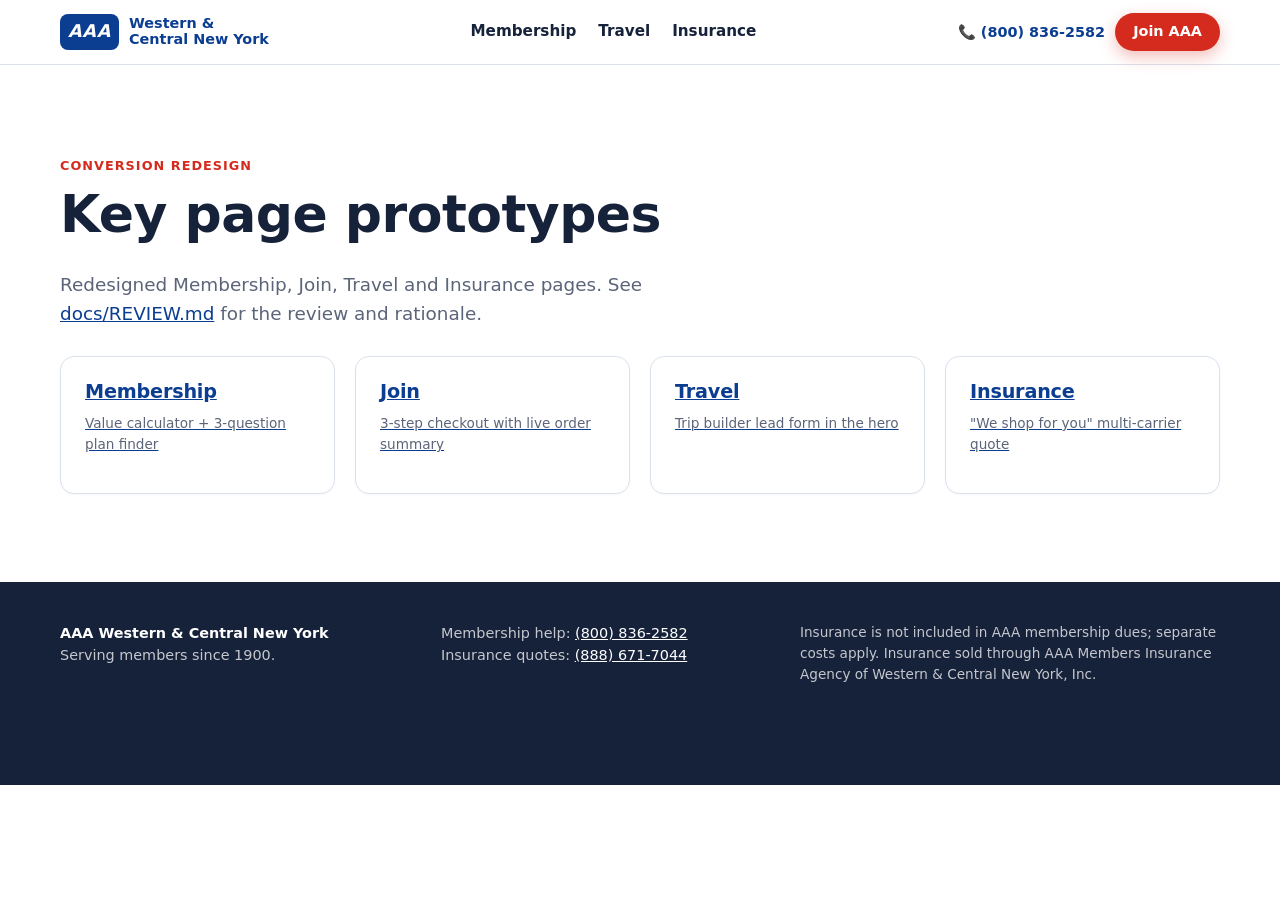
==== index.html @ 3bf93d44 "Add conversion-focused redesigns of Membership, Join, Travel and Insurance pages Membership: breakdo" ====
<!doctype html>
<html lang="en">
<head>
  <meta charset="utf-8">
  <meta name="viewport" content="width=device-width, initial-scale=1">
  <title>AAA WCNY Conversion Redesign</title>
  <link rel="stylesheet" href="assets/styles.css">
</head>
<body>
  <script src="assets/app.js"></script>
  <script>AAA.mountChrome("");</script>
  <section class="section">
    <div class="container">
      <span class="eyebrow">Conversion redesign</span>
      <h1>Key page prototypes</h1>
      <p class="lead">Redesigned Membership, Join, Travel and Insurance pages. See <a href="docs/REVIEW.md">docs/REVIEW.md</a> for the review and rationale.</p>
      <div class="grid grid-4" style="margin-top:28px">
        <a class="card" href="membership.html"><h3>Membership</h3><p class="muted small">Value calculator + 3-question plan finder</p></a>
        <a class="card" href="join.html"><h3>Join</h3><p class="muted small">3-step checkout with live order summary</p></a>
        <a class="card" href="travel.html"><h3>Travel</h3><p class="muted small">Trip builder lead form in the hero</p></a>
        <a class="card" href="insurance.html"><h3>Insurance</h3><p class="muted small">"We shop for you" multi-carrier quote</p></a>
      </div>
    </div>
  </section>
</body>
</html>
---- assets/styles.css ----
/* Shared styles for the conversion-focused redesign pages. */
:root {
  --blue: #0b3d91;
  --blue-dark: #072a66;
  --blue-light: #e8eefb;
  --red: #d52b1e;
  --red-dark: #a91f15;
  --ink: #16213a;
  --muted: #5b6478;
  --line: #dbe1ec;
  --bg: #ffffff;
  --bg-alt: #f5f7fb;
  --green: #127a3e;
  --green-light: #e5f5ec;
  --gold: #f4b400;
  --radius: 14px;
  --shadow: 0 10px 30px rgba(11, 61, 145, 0.12);
  --font: "Inter", system-ui, -apple-system, "Segoe UI", Roboto, Arial, sans-serif;
}

* { box-sizing: border-box; }
html { scroll-behavior: smooth; }
body {
  margin: 0;
  font-family: var(--font);
  color: var(--ink);
  background: var(--bg);
  line-height: 1.55;
  -webkit-font-smoothing: antialiased;
}
img { max-width: 100%; display: block; }
a { color: var(--blue); }
h1, h2, h3, h4 { line-height: 1.15; margin: 0 0 .5em; letter-spacing: -0.01em; }
h1 { font-size: clamp(2rem, 4.5vw, 3.25rem); font-weight: 800; }
h2 { font-size: clamp(1.5rem, 3vw, 2.25rem); font-weight: 800; }
h3 { font-size: 1.2rem; font-weight: 700; }
p { margin: 0 0 1em; }
.container { width: min(1160px, 100% - 32px); margin-inline: auto; }
.section { padding: clamp(48px, 7vw, 88px) 0; }
.section.alt { background: var(--bg-alt); }
.eyebrow {
  display: inline-block; font-size: .8rem; font-weight: 700; letter-spacing: .08em;
  text-transform: uppercase; color: var(--red); margin-bottom: .75em;
}
.lead { font-size: 1.15rem; color: var(--muted); max-width: 60ch; }
.center { text-align: center; }
.center .lead { margin-inline: auto; }
.muted { color: var(--muted); }
.small { font-size: .85rem; }
.sr-only { position: absolute; width: 1px; height: 1px; overflow: hidden; clip: rect(0 0 0 0); }

/* Header */
.site-header {
  position: sticky; top: 0; z-index: 50; background: #fff;
  border-bottom: 1px solid var(--line);
}
.site-header .container { display: flex; align-items: center; justify-content: space-between; gap: 16px; height: 64px; }
.logo { display: flex; align-items: center; gap: 10px; text-decoration: none; color: var(--blue); font-weight: 800; }
.logo-mark {
  background: var(--blue); color: #fff; border-radius: 8px; padding: 4px 8px;
  font-size: 1.1rem; letter-spacing: .04em; font-style: italic;
}
.logo-text { font-size: .9rem; line-height: 1.1; }
.nav { display: flex; gap: 22px; align-items: center; }
.nav a { text-decoration: none; color: var(--ink); font-weight: 600; font-size: .95rem; }
.nav a[aria-current="page"] { color: var(--red); }
.header-actions { display: flex; gap: 10px; align-items: center; }
.header-phone { font-weight: 700; text-decoration: none; color: var(--blue); font-size: .9rem; white-space: nowrap; }
@media (max-width: 860px) {
  .nav, .header-phone { display: none; }
}

/* Buttons */
.btn {
  display: inline-flex; align-items: center; justify-content: center; gap: 8px;
  font: inherit; font-weight: 700; border-radius: 999px; border: 2px solid transparent;
  padding: 14px 26px; cursor: pointer; text-decoration: none; transition: transform .08s, background .15s, box-shadow .15s;
  font-size: 1rem; line-height: 1.1;
}
.btn:active { transform: translateY(1px); }
.btn-primary { background: var(--red); color: #fff; box-shadow: 0 6px 16px rgba(213, 43, 30, .3); }
.btn-primary:hover { background: var(--red-dark); }
.btn-blue { background: var(--blue); color: #fff; }
.btn-blue:hover { background: var(--blue-dark); }
.btn-ghost { background: transparent; color: var(--blue); border-color: var(--blue); }
.btn-ghost:hover { background: var(--blue-light); }
.btn-white { background: #fff; color: var(--blue); }
.btn-sm { padding: 9px 16px; font-size: .9rem; }
.btn-lg { padding: 18px 32px; font-size: 1.1rem; }
.btn-block { width: 100%; }
.btn[disabled] { opacity: .5; cursor: not-allowed; }

/* Hero */
.hero { background: linear-gradient(135deg, var(--blue) 0%, var(--blue-dark) 100%); color: #fff; padding: clamp(48px, 7vw, 96px) 0; position: relative; overflow: hidden; }
.hero::after {
  content: ""; position: absolute; right: -120px; top: -120px; width: 420px; height: 420px;
  border-radius: 50%; background: rgba(255,255,255,.06);
}
.hero .lead { color: rgba(255,255,255,.85); }
.hero .eyebrow { color: #ffd2cd; }
.hero-grid { display: grid; grid-template-columns: 1.1fr .9fr; gap: 48px; align-items: center; position: relative; z-index: 1; }
@media (max-width: 920px) { .hero-grid { grid-template-columns: 1fr; } }
.hero-ctas { display: flex; flex-wrap: wrap; gap: 12px; margin-top: 24px; }
.trust-row { display: flex; flex-wrap: wrap; gap: 18px; margin-top: 28px; font-size: .9rem; color: rgba(255,255,255,.85); }
.trust-row span::before { content: "✓ "; color: #7fe0a6; font-weight: 800; }

/* Cards */
.card {
  background: #fff; border: 1px solid var(--line); border-radius: var(--radius);
  padding: 24px; box-shadow: 0 1px 2px rgba(0,0,0,.03);
}
.card-elevated { box-shadow: var(--shadow); border: none; }
.hero .card { color: var(--ink); }
.grid { display: grid; gap: 20px; }
.grid-2 { grid-template-columns: repeat(2, 1fr); }
.grid-3 { grid-template-columns: repeat(3, 1fr); }
.grid-4 { grid-template-columns: repeat(4, 1fr); }
@media (max-width: 920px) { .grid-3, .grid-4 { grid-template-columns: repeat(2, 1fr); } }
@media (max-width: 620px) { .grid-2, .grid-3, .grid-4 { grid-template-columns: 1fr; } }

/* Forms */
label { font-weight: 600; font-size: .92rem; display: block; margin-bottom: 6px; }
input[type="text"], input[type="email"], input[type="tel"], input[type="number"], input[type="date"], select, textarea {
  width: 100%; font: inherit; padding: 13px 14px; border: 1.5px solid var(--line); border-radius: 10px;
  background: #fff; color: var(--ink); transition: border-color .15s, box-shadow .15s;
}
input:focus, select:focus, textarea:focus { outline: none; border-color: var(--blue); box-shadow: 0 0 0 3px rgba(11,61,145,.15); }
input.invalid, select.invalid { border-color: var(--red); }
.field { margin-bottom: 16px; }
.field-row { display: grid; grid-template-columns: 1fr 1fr; gap: 14px; }
@media (max-width: 560px) { .field-row { grid-template-columns: 1fr; } }
.error-msg { color: var(--red); font-size: .85rem; margin-top: 4px; display: none; }
.field.has-error .error-msg { display: block; }
.field.has-error input, .field.has-error select { border-color: var(--red); }

/* Choice tiles (radio/checkbox as big buttons) */
.choices { display: grid; gap: 10px; grid-template-columns: repeat(auto-fit, minmax(140px, 1fr)); }
.choice { position: relative; }
.choice input { position: absolute; opacity: 0; inset: 0; cursor: pointer; }
.choice > span {
  display: flex; flex-direction: column; align-items: center; justify-content: center; text-align: center; gap: 4px;
  min-height: 72px; padding: 12px; border: 1.5px solid var(--line); border-radius: 12px; font-weight: 600;
  transition: border-color .15s, background .15s; cursor: pointer; background: #fff;
}
.choice .ico { font-size: 1.5rem; }
.choice small { font-weight: 500; color: var(--muted); font-size: .8rem; }
.choice input:checked + span { border-color: var(--blue); background: var(--blue-light); box-shadow: inset 0 0 0 1px var(--blue); }
.choice input:focus-visible + span { outline: 3px solid rgba(11,61,145,.35); outline-offset: 2px; }

/* Badges & pills */
.badge { display: inline-block; font-size: .75rem; font-weight: 800; padding: 4px 10px; border-radius: 999px; background: var(--blue-light); color: var(--blue); text-transform: uppercase; letter-spacing: .05em; }
.badge-red { background: var(--red); color: #fff; }
.badge-green { background: var(--green-light); color: var(--green); }
.badge-gold { background: var(--gold); color: var(--ink); }

/* Steps / progress */
.progress { display: flex; gap: 8px; margin-bottom: 24px; }
.progress .step { flex: 1; height: 6px; border-radius: 6px; background: var(--line); transition: background .25s; }
.progress .step.done { background: var(--blue); }
.step-label { font-size: .85rem; color: var(--muted); font-weight: 600; margin-bottom: 8px; }
.wizard-step { display: none; animation: fadeIn .25s ease; }
.wizard-step.active { display: block; }
@keyframes fadeIn { from { opacity: 0; transform: translateY(6px); } to { opacity: 1; transform: none; } }
.wizard-nav { display: flex; justify-content: space-between; gap: 12px; margin-top: 20px; }

/* Checklist */
.checklist { list-style: none; padding: 0; margin: 0; }
.checklist li { padding-left: 28px; position: relative; margin-bottom: 10px; }
.checklist li::before { content: "✓"; position: absolute; left: 0; top: 0; color: var(--green); font-weight: 800; }
.checklist li.no::before { content: "—"; color: var(--muted); }
.checklist li.no { color: var(--muted); }

/* Sticky mobile CTA bar */
.sticky-cta {
  position: fixed; left: 0; right: 0; bottom: 0; z-index: 60; background: #fff; border-top: 1px solid var(--line);
  box-shadow: 0 -6px 20px rgba(0,0,0,.08); padding: 12px 16px; display: flex; gap: 12px; align-items: center; justify-content: space-between;
  transform: translateY(110%); transition: transform .25s ease;
}
.sticky-cta.show { transform: none; }
.sticky-cta .sticky-text { font-weight: 700; font-size: .95rem; }
.sticky-cta .sticky-text small { display: block; font-weight: 500; color: var(--muted); }

/* FAQ */
.faq details { border-bottom: 1px solid var(--line); padding: 18px 0; }
.faq summary { font-weight: 700; cursor: pointer; list-style: none; display: flex; justify-content: space-between; gap: 16px; }
.faq summary::-webkit-details-marker { display: none; }
.faq summary::after { content: "+"; font-size: 1.4rem; color: var(--blue); line-height: 1; }
.faq details[open] summary::after { content: "–"; }
.faq details p { margin: 12px 0 0; color: var(--muted); }

/* Testimonials */
.quote { font-size: 1.05rem; }
.quote footer { margin-top: 12px; font-size: .9rem; color: var(--muted); font-weight: 600; }
.stars { color: var(--gold); letter-spacing: 2px; }

/* Stat */
.stat strong { display: block; font-size: 2.2rem; font-weight: 800; color: var(--blue); line-height: 1.1; }
.stat span { color: var(--muted); font-size: .92rem; }

/* Footer */
.site-footer { background: var(--ink); color: rgba(255,255,255,.75); padding: 40px 0 100px; font-size: .9rem; }
.site-footer a { color: #fff; }
.site-footer .container { display: flex; flex-wrap: wrap; justify-content: space-between; gap: 24px; }

/* Toast */
.toast {
  position: fixed; left: 50%; top: 80px; transform: translateX(-50%) translateY(-20px); opacity: 0; z-index: 80;
  background: var(--ink); color: #fff; padding: 12px 20px; border-radius: 10px; font-weight: 600; transition: all .25s; pointer-events: none;
}
.toast.show { opacity: 1; transform: translateX(-50%); }

.divider { height: 1px; background: var(--line); margin: 20px 0; }
.price { font-size: 2.4rem; font-weight: 800; color: var(--ink); line-height: 1; }
.price small { font-size: .95rem; font-weight: 600; color: var(--muted); }
.strike { text-decoration: line-through; color: var(--muted); }
.highlight-box { background: var(--green-light); border-radius: 12px; padding: 16px 18px; color: var(--green); font-weight: 600; }
.notice { background: #fff8e1; border: 1px solid #f2d27a; border-radius: 10px; padding: 12px 14px; font-size: .88rem; }
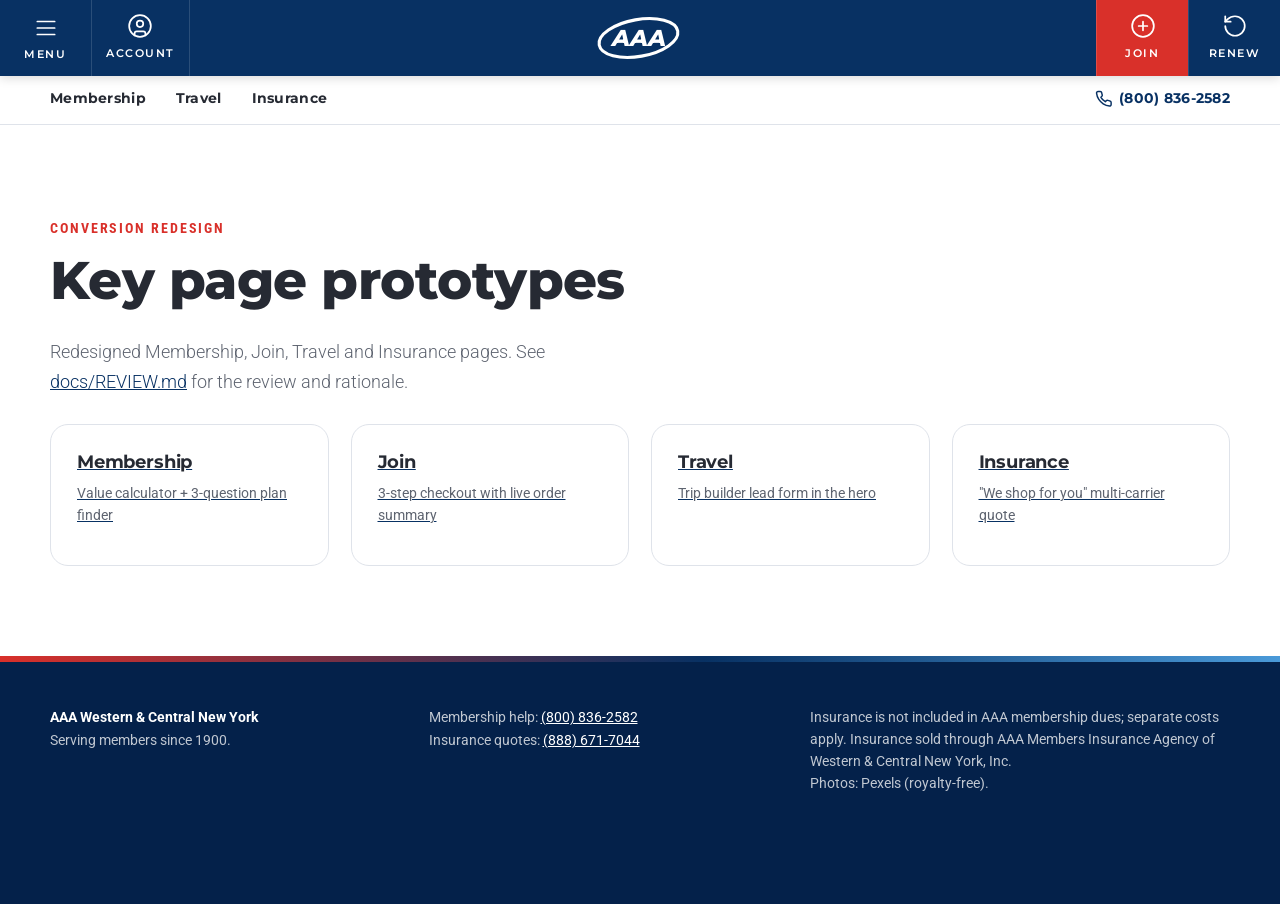
==== commit eb31e27c: "Restyle pages to match the brand, with photos and SVG icons Navy header with labeled icon buttons, r" ====
--- a/index.html
+++ b/index.html
@@ -4,9 +4,11 @@
   <meta charset="utf-8">
   <meta name="viewport" content="width=device-width, initial-scale=1">
   <title>AAA WCNY Conversion Redesign</title>
+  <link href="https://fonts.googleapis.com/css2?family=Montserrat:ital,wght@0,600;0,700;0,800;1,800&family=Roboto+Condensed:wght@400;700&family=Roboto:wght@300;400;500;700&display=swap" rel="stylesheet">
   <link rel="stylesheet" href="assets/styles.css">
 </head>
 <body>
+  <script src="assets/icons.js"></script>
   <script src="assets/app.js"></script>
   <script>AAA.mountChrome("");</script>
   <section class="section">
--- a/assets/styles.css
+++ b/assets/styles.css
@@ -1,131 +1,208 @@
-/* Shared styles for the conversion-focused redesign pages. */
+/* Shared styles for the conversion-focused redesign pages.
+ * Brand cues taken from the live westerncentralnyaaa.com join page:
+ * navy header, red primary buttons, red-navy-sky gradient accents,
+ * gold "Best value" tier, letter-spaced uppercase button labels. */
 :root {
-  --blue: #0b3d91;
-  --blue-dark: #072a66;
-  --blue-light: #e8eefb;
-  --red: #d52b1e;
-  --red-dark: #a91f15;
-  --ink: #16213a;
-  --muted: #5b6478;
-  --line: #dbe1ec;
+  --navy: #083163;
+  --navy-dark: #04214a;
+  --navy-light: #e5eef8;
+  --red: #d9302a;
+  --red-dark: #b3221d;
+  --sky: #4a9ad9;
+  --gold-bg: #f8ebc8;
+  --gold-ink: #6f5c0c;
+  --gold-tag: #f3dfa2;
+  --basic-bg: #e5f0f9;
+  --premier-bg: #f2f2f2;
+  --ink: #262a33;
+  --muted: #5e6470;
+  --line: #dfe3ea;
   --bg: #ffffff;
-  --bg-alt: #f5f7fb;
-  --green: #127a3e;
-  --green-light: #e5f5ec;
-  --gold: #f4b400;
-  --radius: 14px;
-  --shadow: 0 10px 30px rgba(11, 61, 145, 0.12);
-  --font: "Inter", system-ui, -apple-system, "Segoe UI", Roboto, Arial, sans-serif;
+  --bg-alt: #f5f6f8;
+  --green: #1a7a43;
+  --green-light: #e6f4ec;
+  --star: #f2b20f;
+  --brand-gradient: linear-gradient(90deg, var(--red) 0%, var(--navy) 55%, var(--sky) 100%);
+  --radius: 18px;
+  --shadow: 0 14px 40px rgba(8, 49, 99, 0.14);
+  --font-head: "Montserrat", "Helvetica Neue", Arial, sans-serif;
+  --font-body: "Roboto", system-ui, -apple-system, "Segoe UI", Arial, sans-serif;
+  --font-label: "Roboto Condensed", "Roboto", Arial, sans-serif;
 }
 
 * { box-sizing: border-box; }
 html { scroll-behavior: smooth; }
 body {
   margin: 0;
-  font-family: var(--font);
+  font-family: var(--font-body);
+  font-weight: 400;
   color: var(--ink);
   background: var(--bg);
-  line-height: 1.55;
+  line-height: 1.6;
   -webkit-font-smoothing: antialiased;
 }
 img { max-width: 100%; display: block; }
-a { color: var(--blue); }
-h1, h2, h3, h4 { line-height: 1.15; margin: 0 0 .5em; letter-spacing: -0.01em; }
-h1 { font-size: clamp(2rem, 4.5vw, 3.25rem); font-weight: 800; }
-h2 { font-size: clamp(1.5rem, 3vw, 2.25rem); font-weight: 800; }
-h3 { font-size: 1.2rem; font-weight: 700; }
+a { color: var(--navy); }
+h1, h2, h3, h4 { font-family: var(--font-head); color: var(--ink); line-height: 1.15; margin: 0 0 .5em; letter-spacing: -0.01em; }
+h1 { font-size: clamp(2rem, 4.6vw, 3.3rem); font-weight: 800; }
+h2 { font-size: clamp(1.6rem, 3.2vw, 2.4rem); font-weight: 800; }
+h3 { font-size: 1.15rem; font-weight: 700; }
 p { margin: 0 0 1em; }
-.container { width: min(1160px, 100% - 32px); margin-inline: auto; }
-.section { padding: clamp(48px, 7vw, 88px) 0; }
+.container { width: min(1180px, 100% - 32px); margin-inline: auto; }
+.section { padding: clamp(56px, 7vw, 96px) 0; }
 .section.alt { background: var(--bg-alt); }
+.section.navy { background: var(--navy); color: #fff; }
+.section.navy h2, .section.navy h3 { color: #fff; }
 .eyebrow {
-  display: inline-block; font-size: .8rem; font-weight: 700; letter-spacing: .08em;
-  text-transform: uppercase; color: var(--red); margin-bottom: .75em;
-}
-.lead { font-size: 1.15rem; color: var(--muted); max-width: 60ch; }
+  display: inline-block; font-family: var(--font-label); font-size: .85rem; font-weight: 700; letter-spacing: .14em;
+  text-transform: uppercase; color: var(--red); margin-bottom: .8em;
+}
+.lead { font-size: 1.15rem; font-weight: 300; color: var(--muted); max-width: 62ch; }
 .center { text-align: center; }
 .center .lead { margin-inline: auto; }
 .muted { color: var(--muted); }
-.small { font-size: .85rem; }
+.small { font-size: .86rem; }
 .sr-only { position: absolute; width: 1px; height: 1px; overflow: hidden; clip: rect(0 0 0 0); }
-
-/* Header */
-.site-header {
-  position: sticky; top: 0; z-index: 50; background: #fff;
-  border-bottom: 1px solid var(--line);
-}
-.site-header .container { display: flex; align-items: center; justify-content: space-between; gap: 16px; height: 64px; }
-.logo { display: flex; align-items: center; gap: 10px; text-decoration: none; color: var(--blue); font-weight: 800; }
-.logo-mark {
-  background: var(--blue); color: #fff; border-radius: 8px; padding: 4px 8px;
-  font-size: 1.1rem; letter-spacing: .04em; font-style: italic;
-}
-.logo-text { font-size: .9rem; line-height: 1.1; }
-.nav { display: flex; gap: 22px; align-items: center; }
-.nav a { text-decoration: none; color: var(--ink); font-weight: 600; font-size: .95rem; }
-.nav a[aria-current="page"] { color: var(--red); }
-.header-actions { display: flex; gap: 10px; align-items: center; }
-.header-phone { font-weight: 700; text-decoration: none; color: var(--blue); font-size: .9rem; white-space: nowrap; }
-@media (max-width: 860px) {
-  .nav, .header-phone { display: none; }
-}
-
-/* Buttons */
+.gradient-rule { height: 6px; background: var(--brand-gradient); border-radius: 6px; width: 120px; margin: 0 auto 28px; }
+
+/* Icons (Lucide, inline SVG) */
+svg.icon { width: 1.25em; height: 1.25em; stroke: currentColor; fill: none; stroke-width: 2; stroke-linecap: round; stroke-linejoin: round; flex: none; vertical-align: -0.2em; }
+.i-inline svg.icon { width: 1em; height: 1em; }
+.icon-circle {
+  width: 52px; height: 52px; border-radius: 50%; display: inline-grid; place-items: center;
+  background: var(--navy-light); color: var(--navy);
+}
+.icon-circle svg.icon { width: 26px; height: 26px; }
+
+/* Header: mirrors the live site's navy bar with labelled icon buttons */
+.site-header { position: sticky; top: 0; z-index: 50; background: var(--navy); color: #fff; box-shadow: 0 2px 10px rgba(0,0,0,.15); }
+.site-header .hdr-bar { display: grid; grid-template-columns: 1fr auto 1fr; align-items: stretch; height: 76px; }
+.hdr-group { display: flex; align-items: stretch; }
+.hdr-group.right { justify-content: flex-end; }
+.hdr-btn {
+  display: flex; flex-direction: column; align-items: center; justify-content: center; gap: 6px; min-width: 92px; padding: 0 14px;
+  color: #fff; text-decoration: none; background: none; border: none; border-right: 1px solid rgba(255,255,255,.14);
+  font-family: var(--font-head); font-size: .7rem; font-weight: 600; letter-spacing: .14em; text-transform: uppercase; cursor: pointer;
+}
+.hdr-group.right .hdr-btn { border-right: none; border-left: 1px solid rgba(255,255,255,.14); }
+.hdr-btn svg.icon { width: 26px; height: 26px; stroke-width: 1.6; }
+.hdr-btn:hover { background: rgba(255,255,255,.08); }
+.hdr-btn.join { background: var(--red); border-left-color: var(--red); }
+.hdr-btn.join:hover { background: var(--red-dark); }
+.logo { display: flex; align-items: center; justify-content: center; text-decoration: none; padding: 0 16px; }
+.logo svg { height: 46px; width: auto; }
+.hdr-nav { display: none; background: #fff; border-bottom: 1px solid var(--line); }
+.hdr-nav.open { display: block; }
+.hdr-nav .container { display: flex; flex-wrap: wrap; gap: 6px 28px; padding: 14px 0; align-items: center; }
+.hdr-nav a { font-family: var(--font-head); font-weight: 700; color: var(--navy); text-decoration: none; font-size: .95rem; }
+.hdr-nav a[aria-current="page"] { color: var(--red); }
+.hdr-nav .phone { margin-left: auto; color: var(--muted); font-weight: 600; display: inline-flex; gap: 6px; align-items: center; }
+.subnav { background: #fff; border-bottom: 1px solid var(--line); }
+.subnav .container { display: flex; gap: 30px; align-items: center; height: 48px; }
+.subnav a { font-family: var(--font-head); font-weight: 700; font-size: .88rem; text-decoration: none; color: var(--ink); letter-spacing: .02em; padding: 13px 0; border-bottom: 3px solid transparent; }
+.subnav a[aria-current="page"] { color: var(--navy); border-image: var(--brand-gradient) 1; border-bottom: 3px solid; }
+.subnav .phone { margin-left: auto; color: var(--navy); display: inline-flex; gap: 6px; align-items: center; }
+@media (max-width: 760px) {
+  .site-header .hdr-bar { height: 64px; }
+  .hdr-btn { min-width: 0; flex: 1; padding: 0 8px; font-size: .6rem; letter-spacing: .1em; }
+  .hdr-btn svg.icon { width: 22px; height: 22px; }
+  .hdr-btn.hide-sm { display: none; }
+  .logo svg { height: 36px; }
+  .subnav { display: none; }
+}
+
+/* Buttons: uppercase, letter-spaced, double-chevron like the live site */
 .btn {
-  display: inline-flex; align-items: center; justify-content: center; gap: 8px;
-  font: inherit; font-weight: 700; border-radius: 999px; border: 2px solid transparent;
-  padding: 14px 26px; cursor: pointer; text-decoration: none; transition: transform .08s, background .15s, box-shadow .15s;
-  font-size: 1rem; line-height: 1.1;
+  display: inline-flex; align-items: center; justify-content: center; gap: 10px;
+  font-family: var(--font-head); font-weight: 600; text-transform: uppercase; letter-spacing: .14em; font-size: .9rem; line-height: 1.1;
+  border-radius: 999px; border: 3px solid transparent; padding: 15px 30px; cursor: pointer; text-decoration: none;
+  transition: transform .08s, background .15s, box-shadow .15s, color .15s;
 }
 .btn:active { transform: translateY(1px); }
-.btn-primary { background: var(--red); color: #fff; box-shadow: 0 6px 16px rgba(213, 43, 30, .3); }
+.btn::after {
+  content: ""; width: 1.05em; height: 1.05em; background: currentColor; flex: none;
+  -webkit-mask: var(--chev) center / contain no-repeat; mask: var(--chev) center / contain no-repeat;
+}
+.btn.no-chev::after, .btn-back::after { display: none; }
+.btn-back::before {
+  content: ""; width: 1.05em; height: 1.05em; background: currentColor; flex: none;
+  -webkit-mask: var(--chev-left) center / contain no-repeat; mask: var(--chev-left) center / contain no-repeat;
+}
+:root {
+  --chev: url("data:image/svg+xml,%3Csvg xmlns='http://www.w3.org/2000/svg' viewBox='0 0 24 24' fill='none' stroke='black' stroke-width='2.4' stroke-linecap='round' stroke-linejoin='round'%3E%3Cpath d='m6 17 5-5-5-5'/%3E%3Cpath d='m13 17 5-5-5-5'/%3E%3C/svg%3E");
+  --chev-left: url("data:image/svg+xml,%3Csvg xmlns='http://www.w3.org/2000/svg' viewBox='0 0 24 24' fill='none' stroke='black' stroke-width='2.4' stroke-linecap='round' stroke-linejoin='round'%3E%3Cpath d='m15 18-6-6 6-6'/%3E%3C/svg%3E");
+  --check: url("data:image/svg+xml,%3Csvg xmlns='http://www.w3.org/2000/svg' viewBox='0 0 24 24' fill='none' stroke='black' stroke-width='3' stroke-linecap='round' stroke-linejoin='round'%3E%3Cpath d='M20 6 9 17l-5-5'/%3E%3C/svg%3E");
+}
+.btn-primary { background: var(--red); color: #fff; box-shadow: 0 8px 20px rgba(217, 48, 42, .28); }
 .btn-primary:hover { background: var(--red-dark); }
-.btn-blue { background: var(--blue); color: #fff; }
-.btn-blue:hover { background: var(--blue-dark); }
-.btn-ghost { background: transparent; color: var(--blue); border-color: var(--blue); }
-.btn-ghost:hover { background: var(--blue-light); }
-.btn-white { background: #fff; color: var(--blue); }
-.btn-sm { padding: 9px 16px; font-size: .9rem; }
-.btn-lg { padding: 18px 32px; font-size: 1.1rem; }
+.btn-blue { background: var(--navy); color: #fff; }
+.btn-blue:hover { background: var(--navy-dark); }
+/* Gradient-outline pill, as on the live "Join now / Gift a membership" buttons */
+.btn-ghost {
+  color: var(--navy);
+  background: linear-gradient(#fff, #fff) padding-box, var(--brand-gradient) border-box;
+}
+.btn-ghost:hover { background: linear-gradient(var(--navy-light), var(--navy-light)) padding-box, var(--brand-gradient) border-box; }
+.btn-white { background: #fff; color: var(--navy); }
+.btn-white:hover { background: var(--navy-light); }
+.btn-sm { padding: 10px 18px; font-size: .78rem; letter-spacing: .1em; }
+.btn-lg { padding: 18px 36px; font-size: .95rem; }
 .btn-block { width: 100%; }
 .btn[disabled] { opacity: .5; cursor: not-allowed; }
-
-/* Hero */
-.hero { background: linear-gradient(135deg, var(--blue) 0%, var(--blue-dark) 100%); color: #fff; padding: clamp(48px, 7vw, 96px) 0; position: relative; overflow: hidden; }
-.hero::after {
-  content: ""; position: absolute; right: -120px; top: -120px; width: 420px; height: 420px;
-  border-radius: 50%; background: rgba(255,255,255,.06);
-}
-.hero .lead { color: rgba(255,255,255,.85); }
-.hero .eyebrow { color: #ffd2cd; }
-.hero-grid { display: grid; grid-template-columns: 1.1fr .9fr; gap: 48px; align-items: center; position: relative; z-index: 1; }
-@media (max-width: 920px) { .hero-grid { grid-template-columns: 1fr; } }
-.hero-ctas { display: flex; flex-wrap: wrap; gap: 12px; margin-top: 24px; }
-.trust-row { display: flex; flex-wrap: wrap; gap: 18px; margin-top: 28px; font-size: .9rem; color: rgba(255,255,255,.85); }
-.trust-row span::before { content: "✓ "; color: #7fe0a6; font-weight: 800; }
+.text-link { font-weight: 700; color: var(--navy); text-decoration: none; display: inline-flex; align-items: center; gap: 4px; }
+.text-link:hover { text-decoration: underline; }
+
+/* Photo hero with overlapping white card (live-site pattern) */
+.photo-hero { position: relative; background: var(--navy); }
+.photo-hero .photo { height: clamp(260px, 42vw, 520px); }
+.photo-hero .hero-card {
+  position: relative; margin-top: -120px; background: #fff; border-radius: 22px; box-shadow: var(--shadow);
+  padding: clamp(28px, 4vw, 52px); z-index: 2;
+}
+.photo-hero-wrap { background: linear-gradient(var(--navy) 0, var(--navy) 60%, var(--bg) 60%); }
+
+/* Photo with dark overlay hero (form on the right) */
+.hero { position: relative; color: #fff; padding: clamp(48px, 7vw, 96px) 0; overflow: hidden; background: var(--navy); }
+.hero .hero-bg { position: absolute; inset: 0; z-index: 0; }
+.hero .hero-bg img { width: 100%; height: 100%; object-fit: cover; }
+.hero .hero-bg::after { content: ""; position: absolute; inset: 0; background: linear-gradient(90deg, rgba(4,33,74,.94) 0%, rgba(8,49,99,.82) 45%, rgba(8,49,99,.35) 100%); }
+.hero h1 { color: #fff; }
+.hero .lead { color: rgba(255,255,255,.9); }
+.hero .eyebrow { color: #ffb4ae; }
+.hero-grid { display: grid; grid-template-columns: 1.05fr .95fr; gap: 48px; align-items: center; position: relative; z-index: 1; }
+@media (max-width: 940px) { .hero-grid { grid-template-columns: 1fr; } .hero .hero-bg::after { background: linear-gradient(180deg, rgba(4,33,74,.9), rgba(8,49,99,.85)); } }
+.hero-ctas { display: flex; flex-wrap: wrap; gap: 14px; margin-top: 26px; align-items: center; }
+.trust-row { display: flex; flex-wrap: wrap; gap: 10px 22px; margin-top: 26px; font-size: .92rem; }
+.trust-row span { display: inline-flex; align-items: center; gap: 8px; }
+.trust-row span::before {
+  content: ""; width: 18px; height: 18px; border-radius: 50%; flex: none;
+  background: #5fd08f; -webkit-mask: var(--check) center / 12px no-repeat; mask: var(--check) center / 12px no-repeat;
+}
+.hero .trust-row { color: rgba(255,255,255,.9); }
+
+/* Photos: navy fallback shows if an image fails to load */
+.photo { position: relative; overflow: hidden; background: linear-gradient(135deg, var(--navy), var(--sky)); }
+.photo img { width: 100%; height: 100%; object-fit: cover; }
+.photo-rounded { border-radius: var(--radius); }
 
 /* Cards */
-.card {
-  background: #fff; border: 1px solid var(--line); border-radius: var(--radius);
-  padding: 24px; box-shadow: 0 1px 2px rgba(0,0,0,.03);
-}
+.card { background: #fff; border: 1px solid var(--line); border-radius: var(--radius); padding: 26px; }
 .card-elevated { box-shadow: var(--shadow); border: none; }
 .hero .card { color: var(--ink); }
-.grid { display: grid; gap: 20px; }
+.grid { display: grid; gap: 22px; }
 .grid-2 { grid-template-columns: repeat(2, 1fr); }
 .grid-3 { grid-template-columns: repeat(3, 1fr); }
 .grid-4 { grid-template-columns: repeat(4, 1fr); }
-@media (max-width: 920px) { .grid-3, .grid-4 { grid-template-columns: repeat(2, 1fr); } }
+@media (max-width: 940px) { .grid-3, .grid-4 { grid-template-columns: repeat(2, 1fr); } }
 @media (max-width: 620px) { .grid-2, .grid-3, .grid-4 { grid-template-columns: 1fr; } }
 
 /* Forms */
-label { font-weight: 600; font-size: .92rem; display: block; margin-bottom: 6px; }
+label { font-weight: 500; font-size: .92rem; display: block; margin-bottom: 6px; }
 input[type="text"], input[type="email"], input[type="tel"], input[type="number"], input[type="date"], select, textarea {
   width: 100%; font: inherit; padding: 13px 14px; border: 1.5px solid var(--line); border-radius: 10px;
   background: #fff; color: var(--ink); transition: border-color .15s, box-shadow .15s;
 }
-input:focus, select:focus, textarea:focus { outline: none; border-color: var(--blue); box-shadow: 0 0 0 3px rgba(11,61,145,.15); }
-input.invalid, select.invalid { border-color: var(--red); }
+input:focus, select:focus, textarea:focus { outline: none; border-color: var(--navy); box-shadow: 0 0 0 3px rgba(8,49,99,.15); }
 .field { margin-bottom: 16px; }
 .field-row { display: grid; grid-template-columns: 1fr 1fr; gap: 14px; }
 @media (max-width: 560px) { .field-row { grid-template-columns: 1fr; } }
@@ -135,29 +212,31 @@
 
 /* Choice tiles (radio/checkbox as big buttons) */
 .choices { display: grid; gap: 10px; grid-template-columns: repeat(auto-fit, minmax(140px, 1fr)); }
-.choice { position: relative; }
+.choice { position: relative; margin: 0; }
 .choice input { position: absolute; opacity: 0; inset: 0; cursor: pointer; }
 .choice > span {
-  display: flex; flex-direction: column; align-items: center; justify-content: center; text-align: center; gap: 4px;
-  min-height: 72px; padding: 12px; border: 1.5px solid var(--line); border-radius: 12px; font-weight: 600;
+  display: flex; flex-direction: column; align-items: center; justify-content: center; text-align: center; gap: 6px;
+  min-height: 76px; padding: 12px; border: 1.5px solid var(--line); border-radius: 14px; font-weight: 500;
   transition: border-color .15s, background .15s; cursor: pointer; background: #fff;
 }
-.choice .ico { font-size: 1.5rem; }
-.choice small { font-weight: 500; color: var(--muted); font-size: .8rem; }
-.choice input:checked + span { border-color: var(--blue); background: var(--blue-light); box-shadow: inset 0 0 0 1px var(--blue); }
-.choice input:focus-visible + span { outline: 3px solid rgba(11,61,145,.35); outline-offset: 2px; }
-
-/* Badges & pills */
-.badge { display: inline-block; font-size: .75rem; font-weight: 800; padding: 4px 10px; border-radius: 999px; background: var(--blue-light); color: var(--blue); text-transform: uppercase; letter-spacing: .05em; }
+.choice .ico { color: var(--navy); display: inline-flex; }
+.choice .ico svg.icon { width: 28px; height: 28px; stroke-width: 1.7; }
+.choice small { font-weight: 400; color: var(--muted); font-size: .8rem; }
+.choice input:checked + span { border-color: var(--navy); background: var(--navy-light); box-shadow: inset 0 0 0 1.5px var(--navy); }
+.choice input:checked + span .ico { color: var(--red); }
+.choice input:focus-visible + span { outline: 3px solid rgba(8,49,99,.35); outline-offset: 2px; }
+
+/* Badges */
+.badge { display: inline-block; font-family: var(--font-label); font-size: .76rem; font-weight: 700; padding: 4px 11px; border-radius: 6px; background: var(--navy-light); color: var(--navy); text-transform: uppercase; letter-spacing: .08em; }
 .badge-red { background: var(--red); color: #fff; }
 .badge-green { background: var(--green-light); color: var(--green); }
-.badge-gold { background: var(--gold); color: var(--ink); }
+.badge-gold { background: var(--gold-tag); color: var(--gold-ink); }
 
 /* Steps / progress */
 .progress { display: flex; gap: 8px; margin-bottom: 24px; }
 .progress .step { flex: 1; height: 6px; border-radius: 6px; background: var(--line); transition: background .25s; }
-.progress .step.done { background: var(--blue); }
-.step-label { font-size: .85rem; color: var(--muted); font-weight: 600; margin-bottom: 8px; }
+.progress .step.done { background: var(--brand-gradient); }
+.step-label { font-family: var(--font-label); font-size: .82rem; color: var(--muted); font-weight: 700; letter-spacing: .1em; text-transform: uppercase; margin-bottom: 8px; }
 .wizard-step { display: none; animation: fadeIn .25s ease; }
 .wizard-step.active { display: block; }
 @keyframes fadeIn { from { opacity: 0; transform: translateY(6px); } to { opacity: 1; transform: none; } }
@@ -165,53 +244,63 @@
 
 /* Checklist */
 .checklist { list-style: none; padding: 0; margin: 0; }
-.checklist li { padding-left: 28px; position: relative; margin-bottom: 10px; }
-.checklist li::before { content: "✓"; position: absolute; left: 0; top: 0; color: var(--green); font-weight: 800; }
-.checklist li.no::before { content: "—"; color: var(--muted); }
+.checklist li { padding-left: 30px; position: relative; margin-bottom: 11px; }
+.checklist li::before {
+  content: ""; position: absolute; left: 0; top: .2em; width: 20px; height: 20px; border-radius: 50%;
+  background: var(--green); -webkit-mask: var(--check) center / 14px no-repeat; mask: var(--check) center / 14px no-repeat;
+}
 .checklist li.no { color: var(--muted); }
+.checklist li.no::before { -webkit-mask: none; mask: none; background: none; content: "\2014"; color: var(--muted); top: 0; }
 
 /* Sticky mobile CTA bar */
 .sticky-cta {
-  position: fixed; left: 0; right: 0; bottom: 0; z-index: 60; background: #fff; border-top: 1px solid var(--line);
+  position: fixed; left: 0; right: 0; bottom: 0; z-index: 60; background: #fff; border-top: 4px solid; border-image: var(--brand-gradient) 1;
   box-shadow: 0 -6px 20px rgba(0,0,0,.08); padding: 12px 16px; display: flex; gap: 12px; align-items: center; justify-content: space-between;
   transform: translateY(110%); transition: transform .25s ease;
 }
 .sticky-cta.show { transform: none; }
-.sticky-cta .sticky-text { font-weight: 700; font-size: .95rem; }
-.sticky-cta .sticky-text small { display: block; font-weight: 500; color: var(--muted); }
+.sticky-cta .sticky-text { font-family: var(--font-head); font-weight: 700; font-size: .95rem; }
+.sticky-cta .sticky-text small { display: block; font-family: var(--font-body); font-weight: 400; color: var(--muted); }
 
 /* FAQ */
-.faq details { border-bottom: 1px solid var(--line); padding: 18px 0; }
-.faq summary { font-weight: 700; cursor: pointer; list-style: none; display: flex; justify-content: space-between; gap: 16px; }
+.faq details { border-bottom: 1px solid var(--line); padding: 20px 0; }
+.faq summary { font-family: var(--font-head); font-weight: 700; cursor: pointer; list-style: none; display: flex; justify-content: space-between; gap: 16px; }
 .faq summary::-webkit-details-marker { display: none; }
-.faq summary::after { content: "+"; font-size: 1.4rem; color: var(--blue); line-height: 1; }
-.faq details[open] summary::after { content: "–"; }
+.faq summary::after { content: "+"; font-size: 1.5rem; color: var(--red); line-height: 1; font-weight: 400; }
+.faq details[open] summary::after { content: "\2013"; }
 .faq details p { margin: 12px 0 0; color: var(--muted); }
 
 /* Testimonials */
-.quote { font-size: 1.05rem; }
-.quote footer { margin-top: 12px; font-size: .9rem; color: var(--muted); font-weight: 600; }
-.stars { color: var(--gold); letter-spacing: 2px; }
+.quote { font-size: 1.04rem; margin: 0; }
+.quote footer { margin-top: 14px; font-size: .9rem; color: var(--muted); font-weight: 500; }
+.stars { color: var(--star); display: flex; gap: 2px; margin-bottom: 10px; }
+.stars svg.icon { fill: currentColor; width: 18px; height: 18px; stroke-width: 1; }
 
 /* Stat */
-.stat strong { display: block; font-size: 2.2rem; font-weight: 800; color: var(--blue); line-height: 1.1; }
+.stat strong { display: block; font-family: var(--font-head); font-size: 2.4rem; font-weight: 800; color: var(--navy); line-height: 1.1; }
 .stat span { color: var(--muted); font-size: .92rem; }
 
 /* Footer */
-.site-footer { background: var(--ink); color: rgba(255,255,255,.75); padding: 40px 0 100px; font-size: .9rem; }
+.site-footer { background: var(--navy-dark); color: rgba(255,255,255,.75); padding: 44px 0 110px; font-size: .9rem; border-top: 6px solid; border-image: var(--brand-gradient) 1; }
 .site-footer a { color: #fff; }
 .site-footer .container { display: flex; flex-wrap: wrap; justify-content: space-between; gap: 24px; }
 
 /* Toast */
 .toast {
-  position: fixed; left: 50%; top: 80px; transform: translateX(-50%) translateY(-20px); opacity: 0; z-index: 80;
-  background: var(--ink); color: #fff; padding: 12px 20px; border-radius: 10px; font-weight: 600; transition: all .25s; pointer-events: none;
+  position: fixed; left: 50%; top: 90px; transform: translateX(-50%) translateY(-20px); opacity: 0; z-index: 80;
+  background: var(--ink); color: #fff; padding: 12px 20px; border-radius: 10px; font-weight: 500; transition: all .25s; pointer-events: none;
 }
 .toast.show { opacity: 1; transform: translateX(-50%); }
 
 .divider { height: 1px; background: var(--line); margin: 20px 0; }
-.price { font-size: 2.4rem; font-weight: 800; color: var(--ink); line-height: 1; }
-.price small { font-size: .95rem; font-weight: 600; color: var(--muted); }
-.strike { text-decoration: line-through; color: var(--muted); }
-.highlight-box { background: var(--green-light); border-radius: 12px; padding: 16px 18px; color: var(--green); font-weight: 600; }
+.price { font-family: var(--font-head); font-size: 2.6rem; font-weight: 800; color: var(--navy); line-height: 1; }
+.price small { font-size: 1.1rem; font-weight: 700; }
+.highlight-box { background: var(--green-light); border-radius: 12px; padding: 16px 18px; color: var(--green); font-weight: 500; }
 .notice { background: #fff8e1; border: 1px solid #f2d27a; border-radius: 10px; padding: 12px 14px; font-size: .88rem; }
+.done-check { width: 76px; height: 76px; border-radius: 50%; background: var(--green-light); color: var(--green); display: grid; place-items: center; margin: 0 auto 16px; }
+.done-check svg.icon { width: 38px; height: 38px; stroke-width: 2.6; }
+
+/* Split section: photo + text */
+.split { display: grid; grid-template-columns: 1fr 1fr; gap: clamp(28px, 5vw, 64px); align-items: center; }
+.split .photo { aspect-ratio: 4 / 3; border-radius: var(--radius); box-shadow: var(--shadow); }
+@media (max-width: 860px) { .split { grid-template-columns: 1fr; } }
